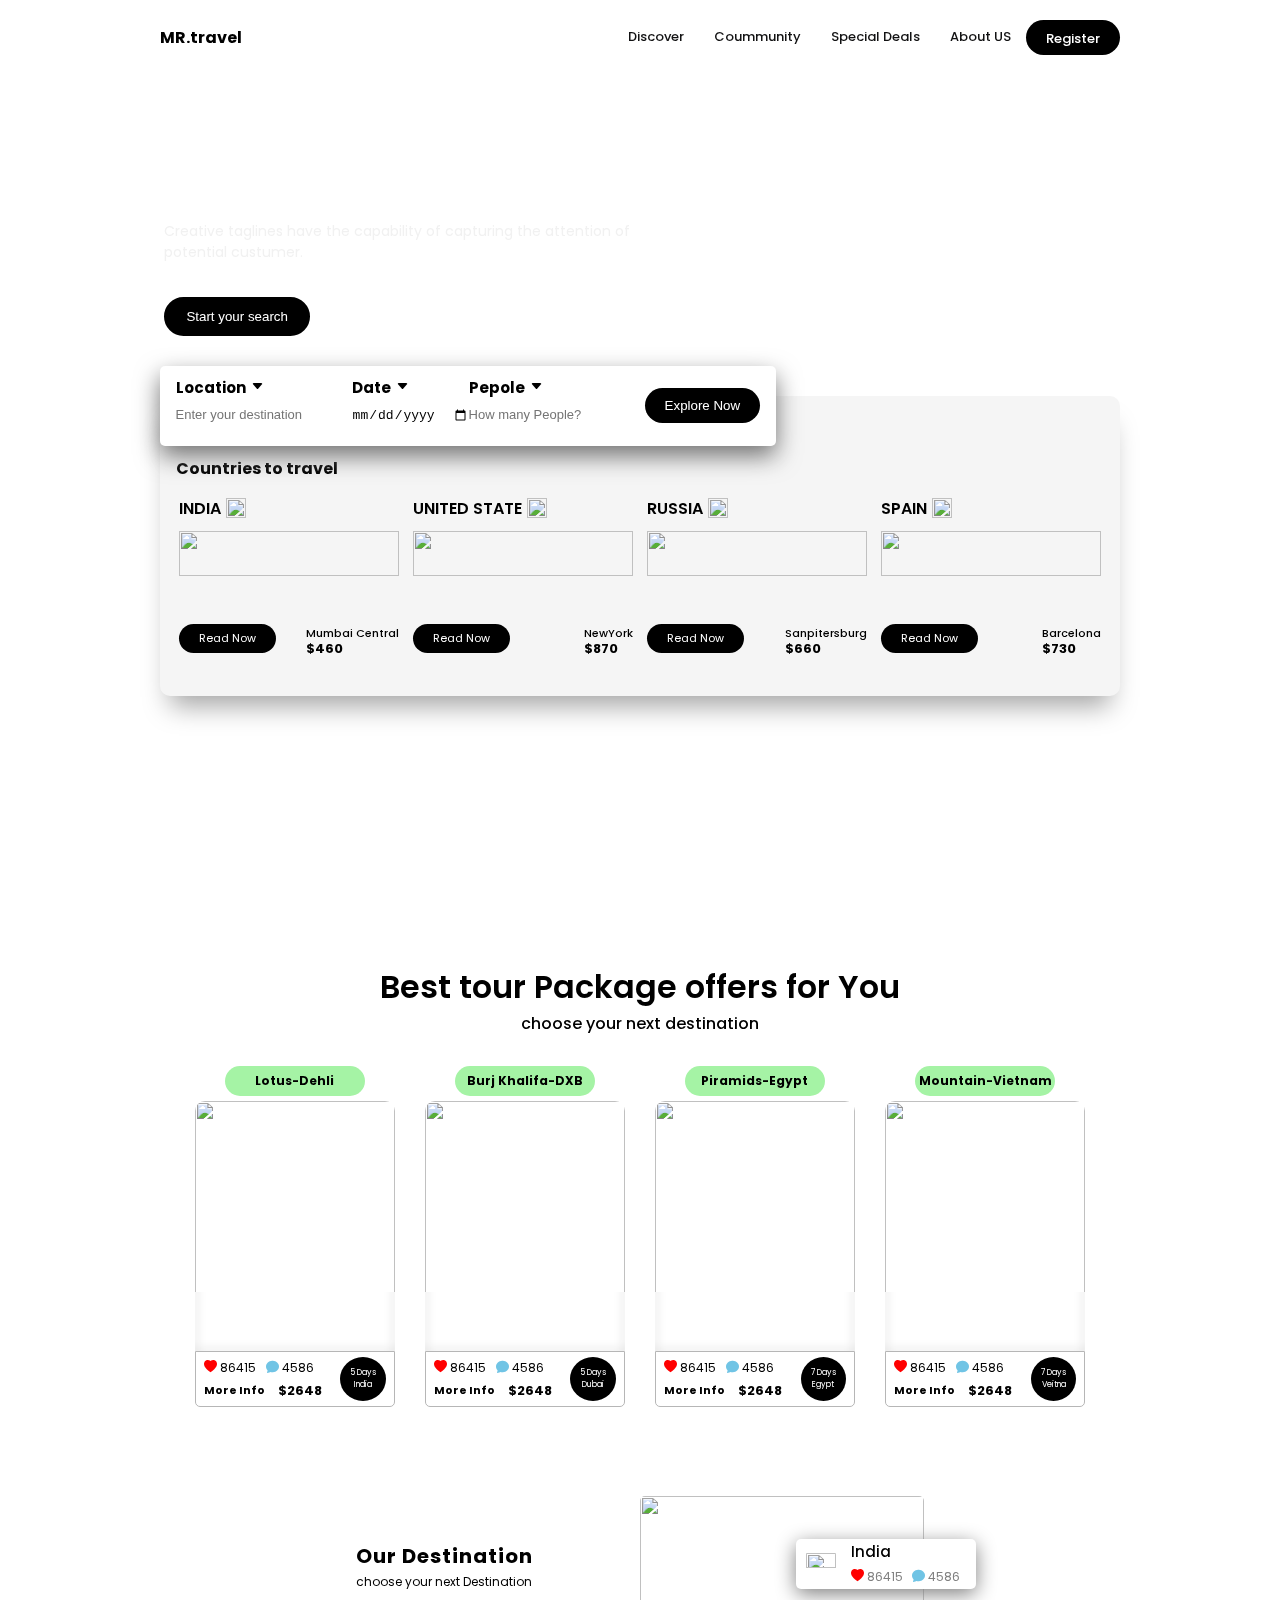
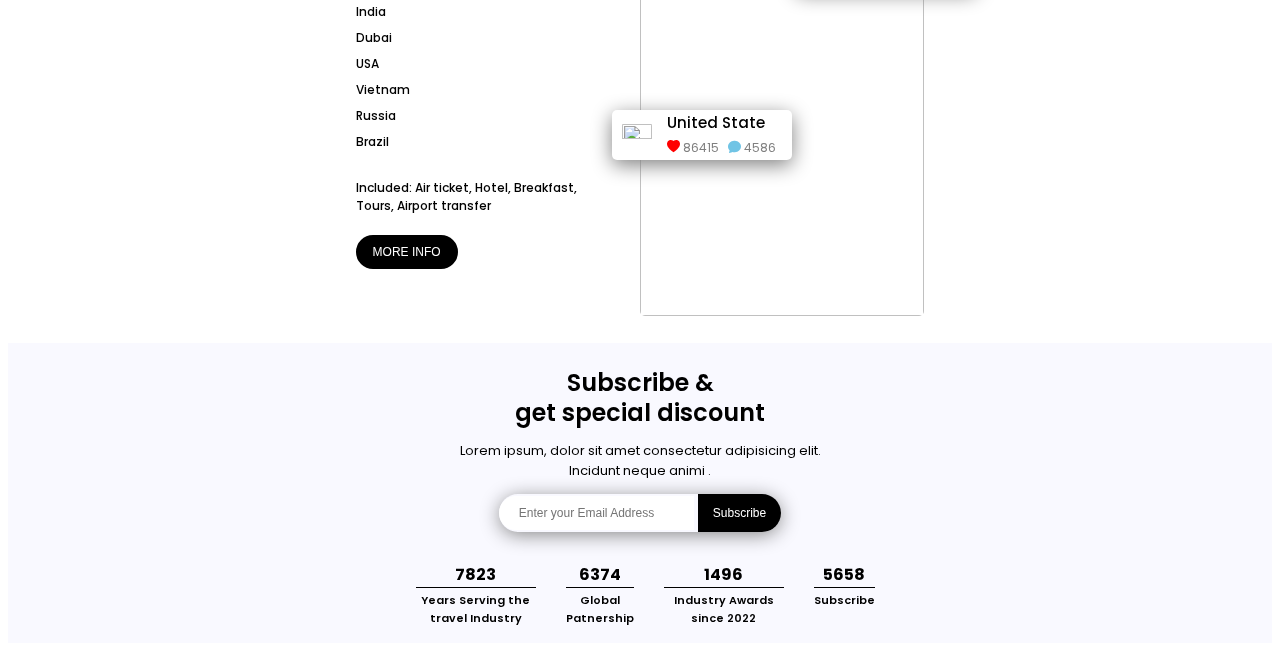
==== index.html @ 678b7a98 "Add files via upload" ====
<!DOCTYPE html>
<html lang="en">

<head>
    <meta charset="UTF-8">
    <meta http-equiv="X-UA-Compatible" content="IE=edge">
    <meta name="viewport" content="width=device-width, initial-scale=1.0">
    <link rel="stylesheet" href="https://cdn.jsdelivr.net/npm/bootstrap-icons@1.9.1/font/bootstrap-icons.css">
    <link rel="stylesheet" href="style.css">
    <link rel="stylesheet" href="media.css">
    <title>Travel Agency Website</title>
</head>

<body>
    <header>
        <nav>
            <h4>MR.travel</h4>
            <ul id="menu_bx">
                <li><a href="#">Discover</a></li>
                <li><a href="#">Coummunity</a></li>
                <li><a href="#">Special Deals</a></li>
                <li><a href="#">About US</a></li>
                <li><a href="activity9.1.html">Register</a></li>
            </ul>
            <i class="bi bi-three-dots"></i>
        </nav>
        <div class="content">
            <div class="cont_bx">
                <h1>The right desitination for you and your family</h1>
                <p>Creative taglines have the capability of capturing the attention of potential custumer.</p>
                <button>Start your search</button>
            </div>
            <div class="trip_bx">
                <div class="search_bx">
                    <div class="card">
                        <h4>Location <i class="bi bi-caret-down-fill"></i></h4>
                        <input type="text" placeholder="Enter your destination">
                    </div>
                    <div class="card">
                        <h4>Date <i class="bi bi-caret-down-fill"></i></h4>
                        <input type="date">
                    </div>
                    <div class="card">
                        <h4>Pepole <i class="bi bi-caret-down-fill"></i></h4>
                        <input type="number" placeholder="How many People?">
                    </div>
                    <input type="button" value="Explore Now">
                </div>
                <div class="travel_bx">
                    <h4>Countries to travel</h4>
                    <div class="cards">
                        <div class="card">
                            <h3>INDIA <img src="icon/india.png" alt=""></h3>
                            <img src="img/Mumbai-India-at-night.jpg" alt="">
                            <div class="btn_city">
                                <a href="">Read Now</a>
                                <h5>Mumbai Central <br> <span>$460</span></h5>
                            </div>
                        </div>
                        <div class="card">
                            <h3>UNITED STATE <img src="icon/united-states.png" alt=""></h3>
                            <img src="img/newyork.webp" alt="">
                            <div class="btn_city">
                                <a href="">Read Now</a>
                                <h5>NewYork <br> <span>$870</span></h5>
                            </div>
                        </div>
                        <div class="card">
                            <h3>RUSSIA <img src="icon/russia.png" alt=""></h3>
                            <img src="img/sanpitersburg.jpg" alt="">
                            <div class="btn_city">
                                <a href="">Read Now</a>
                                <h5>Sanpitersburg <br> <span>$660</span></h5>
                            </div>
                        </div>
                        <div class="card">
                            <h3>SPAIN <img src="icon/spain.png" alt=""></h3>
                            <img src="img/barcelona.jpg" alt="">
                            <div class="btn_city">
                                <a href="">Read Now</a>
                                <h5>Barcelona <br> <span>$730</span></h5>
                            </div>
                        </div>
                    </div>
                </div>
            </div>
        </div>
    </header>
    <div class="offers">
        <h1>Best tour Package offers for You</h1>
        <p>choose your next destination</p>
        <div class="cards">
            <div class="card">
                <h3>Lotus-Dehli</h3>
                <div class="img_text">
                    <img src="img/lotus_temple.jpg" alt="">
                    <h4>Inclded: Air ticket, Hotel, Breakfast, Tours, Airport Transfer</h4>
                </div>
                <div class="cont_bx">
                    <div class="price">
                        <div class="heart_chat">
                            <i class="bi bi-heart-fill"><span>86415</span></i>
                            <i class="bi bi-chat-fill"><span>4586</span></i>
                        </div>
                        <div class="info_price">
                            <a href="">More Info</a>
                            <h4>$2648</h4>
                        </div>
                    </div>
                    <div class="dayes">5 Days <br> India</div>
                </div>
            </div>
            <div class="card">
                <h3>Burj Khalifa-DXB</h3>
                <div class="img_text">
                    <img src="img/burjkhlifa.jpg" alt="">
                    <h4>Inclded: Air ticket, Hotel, Breakfast, Tours, Airport Transfer</h4>
                </div>
                <div class="cont_bx">
                    <div class="price">
                        <div class="heart_chat">
                            <i class="bi bi-heart-fill"><span>86415</span></i>
                            <i class="bi bi-chat-fill"><span>4586</span></i>
                        </div>
                        <div class="info_price">
                            <a href="">More Info</a>
                            <h4>$2648</h4>
                        </div>
                    </div>
                    <div class="dayes">5 Days <br> Dubai</div>
                </div>
            </div>
            <div class="card">
                <h3>Piramids-Egypt</h3>
                <div class="img_text">
                    <img src="img/piramids.jpg" alt="">
                    <h4>Inclded: Air ticket, Hotel, Breakfast, Tours, Airport Transfer</h4>
                </div>
                <div class="cont_bx">
                    <div class="price">
                        <div class="heart_chat">
                            <i class="bi bi-heart-fill"><span>86415</span></i>
                            <i class="bi bi-chat-fill"><span>4586</span></i>
                        </div>
                        <div class="info_price">
                            <a href="">More Info</a>
                            <h4>$2648</h4>
                        </div>
                    </div>
                    <div class="dayes">7 Days <br> Egypt</div>
                </div>
            </div>
            <div class="card">
                <h3>Mountain-Vietnam</h3>
                <div class="img_text">
                    <img src="img/mountain.jpg" alt="">
                    <h4>Inclded: Air ticket, Hotel, Breakfast, Tours, Airport Transfer</h4>
                </div>
                <div class="cont_bx">
                    <div class="price">
                        <div class="heart_chat">
                            <i class="bi bi-heart-fill"><span>86415</span></i>
                            <i class="bi bi-chat-fill"><span>4586</span></i>
                        </div>
                        <div class="info_price">
                            <a href="">More Info</a>
                            <h4>$2648</h4>
                        </div>
                    </div>
                    <div class="dayes">7 Days <br> Veitna</div>
                </div>
            </div>
        </div>
    </div>
    <div class="destination">
        <div class="des_bx">
            <h4>Our Destination</h4>
            <p>choose your next Destination</p>
            <li>India</li>
            <li>Dubai</li>
            <li>USA</li>
            <li>Vietnam</li>
            <li>Russia</li>
            <li>Brazil</li>
            <h6>Included: Air ticket, Hotel, Breakfast, Tours, Airport transfer</h6>
            <button>MORE INFO</button>
        </div>
        <div class="img_bx">
            <img src="img/Main_plan.png" alt="">
            <div class="msg">
                <img src="icon/round_india_flag.png" alt="">
                <div class="cont">
                    <h4>India</h4>
                    <div class="icon">
                        <i class="bi bi-heart-fill"><span>86415</span></i>
                        <i class="bi bi-chat-fill"><span>4586</span></i>
                    </div>
                </div>
            </div>
            <div class="msg">
                <img src="icon/united-states.png" alt="">
                <div class="cont">
                    <h4>United State</h4>
                    <div class="icon">
                        <i class="bi bi-heart-fill"><span>86415</span></i>
                        <i class="bi bi-chat-fill"><span>4586</span></i>
                    </div>
                </div>
            </div>
        </div>
    </div>

    <footer>
        <h2>Subscribe & <br> get special discount</h2>
        <p>Lorem ipsum, dolor sit amet consectetur adipisicing elit. Incidunt neque animi .</p>
        <div class="input">
            <input type="text" placeholder="Enter your Email Address">
            <button>Subscribe</button>
        </div>
        <ul>
            <li>7823 <br> <h6>Years Serving the travel Industry</h6></li>
            <li>6374 <br><h6>Global <br> Patnership</h6> </li>
            <li>1496 <br> <h6>Industry Awards since 2022</h6></li>
            <li>5658 <br> <h6>Subscribe</h6></li>
        </ul>
    </footer>
    <script src="app.js"></script>
    
</body>

</html>
---- style.css ----
@import url('https://fonts.googleapis.com/css2?family=Poppins:ital,wght@0,100;0,300;0,400;0,500;0,600;0,700;0,800;0,900;1,100;1,200;1,300;1,400;1,500;1,600;1,700;1,800;1,900&display=swap');
/* *{
    padding: 0;
    margin: 0;
    box-sizing: border-box;
} */

body {
    font-family: 'Poppins', sans-serif;
}

header {
    width: 80%;
    height: 95vh;
    /* border: 1px solid #000; */
    margin: auto;
}
header nav {
    width: 95%;
    height: 7%;
    /* border: 1px solid #000; */
    margin: auto;
    display: flex;
    align-items: center;
    justify-content: space-between;
}
header nav ul{
    list-style: none;
    display: flex;
}
header nav ul li{
    padding: 3px 15px;
}
header nav ul li:nth-last-child(1){
    background: #000;
    border-radius: 20px;
    padding: 5px 20px;
}
header nav ul li:nth-last-child(1) a{
    color: #fff;
}
header nav ul li a{
    text-decoration: none;
    color: #121213;
    font-size: 13px;
    font-weight: 500;
    transition: .3s linear;
}
header nav ul li a:hover{
    color: gray;
}

header nav .bi-three-dots {
    display: none;
}
header .content {
    position: relative;
    width: 100%;
    height: 93%;
    /* border: 1px solid #000; */
}
header .content::before {
    content: '';
    position: absolute;
    width: 100%;
    height: 80%;
    /* border: 1px solid #000; */
    background: url('img/background1.png')no-repeat center center/cover;
    border-radius: 10px;
    z-index: -1;
}

header .content .cont_bx {
    width: 500px;
    height: auto;
    color: #fff;
    padding: 30px;
}
header .content .cont_bx h1{
    line-height: 40px;
    font-weight: 800;
    /* border: 1px solid #000; */
}
header .content .cont_bx p{
    font-size: 14px;
    font-weight: 400;
    color: rgb(241, 241, 241);
}
header .content .cont_bx button{
    margin-top: 20px;
    padding: 10px 20px;
    border-radius: 20px;
    border: 2px solid #000;
    background: #000;
    color: #fff;
    outline: none;
    cursor: pointer;
    transition: .3s linear;
}
header .content .cont_bx button:hover{
    background: rgb(113, 113, 113);
    border: 2px solid rgb(113, 113, 113);
}

header .trip_bx {
    position: relative;
    width: 95%;
    height: auto;
    margin: auto;
    /* border: 1px solid #000; */
}
header .trip_bx .search_bx{
    position: absolute;
    top: 0;
    left: 0;
    width: 60%;
    height: 60px;
    display: flex;
    align-items: center;
    justify-content: center;
    background: #fff;
    border-radius: 5px;
    box-shadow: 0px 10px 25px rgb(114, 114, 114);
    z-index: 1;
    padding: 10px 20px;
}

header .trip_bx .search_bx .card {
    width: 200px;
    height: 100%;
    /* border: 1px solid #000; */
}
header .trip_bx .search_bx .card h4{
    font-size: 15px;
    margin: 0;
    font-weight: 700;
}
header .trip_bx .search_bx .card h4 .bi{
    position: absolute;
    font-size: 13px;
    margin: 2px 0px 0px 5px;
    transition: .3s linear;
}
header .trip_bx .search_bx .card input{
    margin-top: 3px;
    padding: 5px 0px;
    border: none;
    outline: none;
    font-size: 13px;
}
header .trip_bx .search_bx input[type="button"]{
    background: #000;
    color: #fff;
    border: none;
    outline: none;
    padding: 10px 20px;
    border-radius: 20px;
    transition: .3s linear;
    cursor: pointer;
}
header .trip_bx .search_bx input[type="button"]:hover{
   background: gray;
}

header .trip_bx .travel_bx {
    position: relative;
    width: 100%;
    height: auto;
    margin: auto;
    top: 30px;
    /* background: #000; */
    /* border: 1px solid #000; */
    border-radius: 10px;
    padding-bottom: 20px;
    box-shadow: 0px 20px 25px -10px rgb(165, 165, 165);
}
header .trip_bx .travel_bx::before{
   content: '';
   position: absolute;
   width: 100%;
   height: 100%;
   border-radius: 10px;
   background: rgb(241, 241, 241, .7);
   backdrop-filter: blur(5px);
   z-index: -1;
}
header .trip_bx .travel_bx h4{
   margin: 0;
   padding: 60px 0px 15px 1.7%;
}
header .trip_bx .travel_bx .cards{
   width: 96%;
   height: auto;
   margin: 0 auto;
   /* border: 1px solid #000; */
   display: flex;
   align-items: center;
   justify-content: space-between;
}
header .trip_bx .travel_bx .cards .card{
   width: 220px;
   height: 180px;
   /* border: 1px solid #000; */
}
header .trip_bx .travel_bx .cards .card h3{
   margin: 0px 0px 10px 0px;
   display: flex;
   align-items: center;
   font-size: 16px;
   font-weight: 600;
}
header .trip_bx .travel_bx .cards .card h3 img{
   width: 20px;
   height: 20px;
   margin-left: 5px ;
}
header .trip_bx .travel_bx .cards .card img{
   width: 100%;
   height: 50%;
}
header .trip_bx .travel_bx .cards .card .btn_city{
   display: flex;
   align-items: center;
   justify-content: space-between;
   /* border: 1px solid #000; */
}
header .trip_bx .travel_bx .cards .card .btn_city a{
   text-decoration: none;
   background: #000;
   color: #fff;
   border-radius: 20px;
   padding: 6px 20px;
   font-size: 11px;
   transition: .3s linear;
}
header .trip_bx .travel_bx .cards .card .btn_city a:hover{
   background: gray;
}
header .trip_bx .travel_bx .cards .card .btn_city h5{
   font-size: 11px;
   font-weight: 500;
   margin: 0;
   margin-top: 5px;
   line-height: 15px;
}
header .trip_bx .travel_bx .cards .card .btn_city h5 span{
   font-size: 13px;
   font-weight: 700;
}

.offers {
    width: 60%;
    height: auto;
    /* border: 1px solid #000; */
    margin: auto;
    margin-top: 100px;
    transition: .5s linear;
}

.offers h1 {
    font-weight: 600;
    text-align: center;
    margin: 0;
}
.offers p {
    font-weight: 500;
    text-align: center;
    margin: 0;
}

.offers .cards {
    margin-top: 20px;
    display: flex;
    align-items: center;
    justify-content: space-between;
    /* border: 1px solid #000; */
    flex-wrap: wrap;
}

.offers .cards .card {
    position: relative;
    width: 200px;
    height: 350px;
    /* border: 1px solid #000; */
    margin: 10px;
}
.offers .cards .card h3 {
    width: 140px;
    padding: 6px 0px;
    background: rgb(165, 243, 165);
    border-radius: 20px;
    font-size: 12px;
    display: grid;
    place-items: center;
    margin: auto;
}
.offers .cards .card .img_text {
    position: relative;
    width: 100%;
    height: 250px;
    margin-top: 5px;
}
.offers .cards .card .img_text img {
    position: relative;
    width: 100%;
    height: 100%;
    border-radius: 10px 10px 0px 0px;
}
.offers .cards .card .img_text h4 {
    position: absolute;
    font-size: 9px;
    padding: 10px 15px;
    bottom: 0;
    margin: 0;
    color: #fff;
    z-index: 2;
}
.offers .cards .card .img_text h4::before{
    content: '';
    position: absolute;
    width: 100%;
    height: 100%;
    background: rgb(255, 255, 255,.1);
    backdrop-filter: blur(5px);
    z-index: -1;
    bottom: 0;
    left: 0;
}
.offers .cards .card .cont_bx{
    width: 99%;
    display: flex;
    align-items: center;
    justify-content: space-between;
    border: 1px solid rgb(182, 182, 182);
    padding: 5px 0px;
    border-radius:0px 0px 5px 5px ;
}
.offers .cards .card .cont_bx .price , .dayes{
    margin: 0px 8px;
}
.offers .cards .card .cont_bx .price .heart_chat{
    display: flex;
    align-items: center;
}
.offers .cards .card .cont_bx .price .heart_chat i:nth-child(1){
    color: red;
    font-size: 13px;
    margin-right: 10px;
}
.offers .cards .card .cont_bx .price .heart_chat i  span{
    color: #000;
    font-size: 12px;
    margin-left: 3px;
    font-style: normal;
}
.offers .cards .card .cont_bx .price .heart_chat i:nth-child(2){
    color: rgb(112, 196, 229);
    font-size: 13px;
    margin-right: 10px;
}
.offers .cards .card .cont_bx .price .info_price{
    display: flex;
    align-items: center;
    margin-top: 3px;
}
.offers .cards .card .cont_bx .price .info_price a{
    text-decoration: none;
    color: #000;
    font-size: 11px;
    font-weight: 700;
    transition: .3s linear;
    margin-right: 13px;
}
.offers .cards .card .cont_bx .price .info_price a:hover{
    color: gray;
}
.offers .cards .card .cont_bx .price .info_price h4{
    margin: 0;
    font-size: 13px;
}
.offers .cards .card .cont_bx .dayes{
    color: #fff;
    background: #000;
    font-size: 8px;
    border-radius: 50%;
    padding: 10px;
    text-align: center;
    cursor: pointer;
    transition: .3s linear;
}
.offers .cards .card .cont_bx .dayes:hover{
    transform: rotate(360deg);
}


.destination {
    width:45%;
    height: auto;
    /* border: 1px solid #000; */
    margin: auto;
    margin-top: 70px;
    display: flex;
    align-items: center;
    justify-content: center;
}

.destination .des_bx , .img_bx {
    position: relative;
    width: 50%;
    height: auto;
    /* border: 1px solid #000; */
}

.destination .des_bx h4 {
    margin: 0;
    font-size: 20px;
    color: #000;
    line-height: 10px;
    letter-spacing: 1px;
}
.destination .des_bx p {
    font-size: 12px;
}
.destination .des_bx li {
    list-style-type: none;
    padding: 0px 0px 8px 0px;
    font-size: 12px;
    font-weight: 500;
}
.destination .des_bx h6 {
    width: 250px;
    font-size: 12px;
    font-weight: 500;
    margin: 20px 0px;
}
.destination .des_bx button {
    font-size: 12px;
    padding: 8px 15px;
    border-radius: 20px;
    background: #000;
    color: #fff;
    border: 2px solid #000;
    cursor: pointer;
    transition: .3s linear;
}
.destination .des_bx button:hover {
    background: gray;
    border: 2px solid gray;
}

.destination .img_bx img{
    width: 100%;
    height: 420px;
    border-radius: 5px;
}
.destination .img_bx .msg{
   position: absolute;
   top: 50%;
   left: -10%;
   width: 160px;
   height: 50px;
   background: #fff;
   box-shadow: 0px 5px 20px  gray;
   display: flex;align-items: center;
   padding: 0px 10px;
   border-radius: 5px;
}
.destination .img_bx .msg:nth-child(2){
   top: 10%;
   left: 55%;
}
.destination .img_bx .msg img{
   width: 30px;
   height: 55%;
}
.destination .img_bx .msg .cont{
   margin-left: 15px;
}
.destination .img_bx .msg .cont h4{
  margin: 0;
  font-size: 15px;
  font-weight: 500;
}
.destination .img_bx .msg .cont .bi:nth-child(1){
  color: red;
  margin-right: 5px;
  font-size: 13px;
}
.destination .img_bx .msg .cont .bi span{
  font-style: normal;
  margin-left: 3px;
  font-size: 12px;
  color: gray;
}
.destination .img_bx .msg .cont .bi:nth-child(2){
    color: rgb(112, 196, 229);
    margin-right: 5px;
    font-size: 13px;
}

footer {
    width: 100%;
    height: auto;
    background: rgb(249, 249, 255);
    margin-top: 20px;
    display: flex;
    align-items: center;
    justify-content: center;
    flex-direction: column;
}

footer h2 {
    text-align: center;
    margin: 0;
    margin-top: 25px;
    line-height: 30px;
    font-weight: 600;
}
footer p {
    text-align: center;
    width: 400px;
    font-size: 13px;
}

footer .input {
    box-shadow: 0px 3px 20px -1px gray;
    border-radius: 20px;
}
footer .input input {
    padding: 10px 20px;
    border: none;
    outline: none;
    font-size: 12px;
    border-radius: 20px 0px 0px 20px;
}
footer .input button {
    padding: 12px 15px;
    border: none;
    outline: none;
    font-size: 12px;
    border-radius: 0px 20px 20px 0px;
    background: #000;
    color: #fff;
    cursor: pointer;
    transition: .3s linear;
}

footer .input button:hover {
    background: gray;
}

footer ul {
    list-style: none;
    display: flex;
    /* align-items: center; */
    margin-top: 30px;
}

footer ul li {
    text-align: center;
    margin-right: 30px;
    font-weight: bold;
}

footer ul li h6 {
    font-size: 11px;
    font-weight: 600;
    max-width: 120px;
    margin: 0;
    line-height: 18px;
    border-top: 1px solid #000;
    padding-top: 3px;
}
---- media.css ----
@media screen and (max-width: 1485px){
    .offers {
        width: 65%;
    }
}
@media screen and (max-width: 1373px){
    .offers {
        width: 72%;
    }
}
@media screen and (max-width: 1250px){
    header {
        width: 90%;
    }
    .offers {
        width: 82%;
    }
    .destination {
        width: 55%;
    }
}
@media screen and (max-width: 1100px){
    header {
        width: 95%;
    }
    header .trip_bx .search_bx {
        width: 70%;
    }
    header .trip_bx .travel_bx .cards {
        overflow: auto;
    }
    header .trip_bx .travel_bx .cards .card {
        min-width: 220px;
        margin-right: 10px;
    }
    .offers {
        width: 95%;
    }
    .destination {
        width: 60%;
    }
}
@media screen and (max-width: 950px){
    header .trip_bx .search_bx {
        width: 85%;
    }
    header .trip_bx .search_bx .card {
        margin-right: 8px;
    }
    .destination {
        width: 75%;
    }
}
@media screen and (max-width: 714px){
    header {
        width: 100%;
    }
    header nav ul {
        position: absolute;
        width: 100px;
        height: auto;
        flex-direction: column;
        background: #fff;
        border-radius: 5px;
        box-shadow: 0px 0px 10px gray;
        justify-content: center;
        top: -100%;
        right: 30%;
        z-index: 999999999999999;
        padding: 10px 20px;
        transition: .8s linear;
    }
    /* javascript class  */
    header nav .ul_active {
        top: 0;
    }
    header nav ul li {
        padding: 8px 0px;
        text-align: center;
    }
    header nav .bi-three-dots {
        display: unset;
    }
    header .trip_bx .search_bx {
        width: 93%;
    }
    .offers {
        width: 75%;
    }
}

@media screen and (max-width: 650px){
    header .trip_bx .search_bx .card {
        width: 140px;
    }
    header .trip_bx .search_bx input[type="button"] {
        position: absolute;
        right: 10px;
        bottom: -43px;
        font-size: 13px;
    }
    .offers {
        width: 85%;
        margin-top: 0px;
    }
    .destination {
        width: 100%;
        flex-direction: column-reverse;
    }
    .destination .des_bx, .img_bx {
        position: relative;
        width: 55%;
        height: auto;
        /* border: 1px solid #000; */
    }
    .destination .des_bx {
        margin-top: 30px;
    }
}

@media screen and (max-width: 541px){
    header .content .cont_bx {
        width: 85%;
    }
    header .content .cont_bx h1 {
        width: 300px;
        font-size: 22px;
    }
    header .content .cont_bx p {
        width: 300px;
        font-size: 12px;
    }
    header .trip_bx .search_bx {
        width: 89%;
    }
    header .trip_bx .search_bx .card {
        width: 110px;
    }
    header .trip_bx .search_bx .card input {
        width: 100%;
    }
    .offers h1 {
        font-size: 22px;
    }
    .offers p {
        font-size: 14px;
    }
    .offers .cards {
        justify-content: center;
    }
    .destination .des_bx, .img_bx {
        width: 80%;
    }
    footer ul li h6 {
        font-size: 8px;
    }
}

@media screen and (max-width:411px){
    .offers {
        margin-top: 80px;
    }
    .destination .img_bx .msg:nth-child(2) {
        left: 50%;
    }
    footer p {
        width: 330px;
        font-size: 12px;
    }
    footer ul li {
        margin-right: 20px;
    }
}

@media screen and (max-width:375px){
    .offers {
        margin-top: 15px;
    }
}
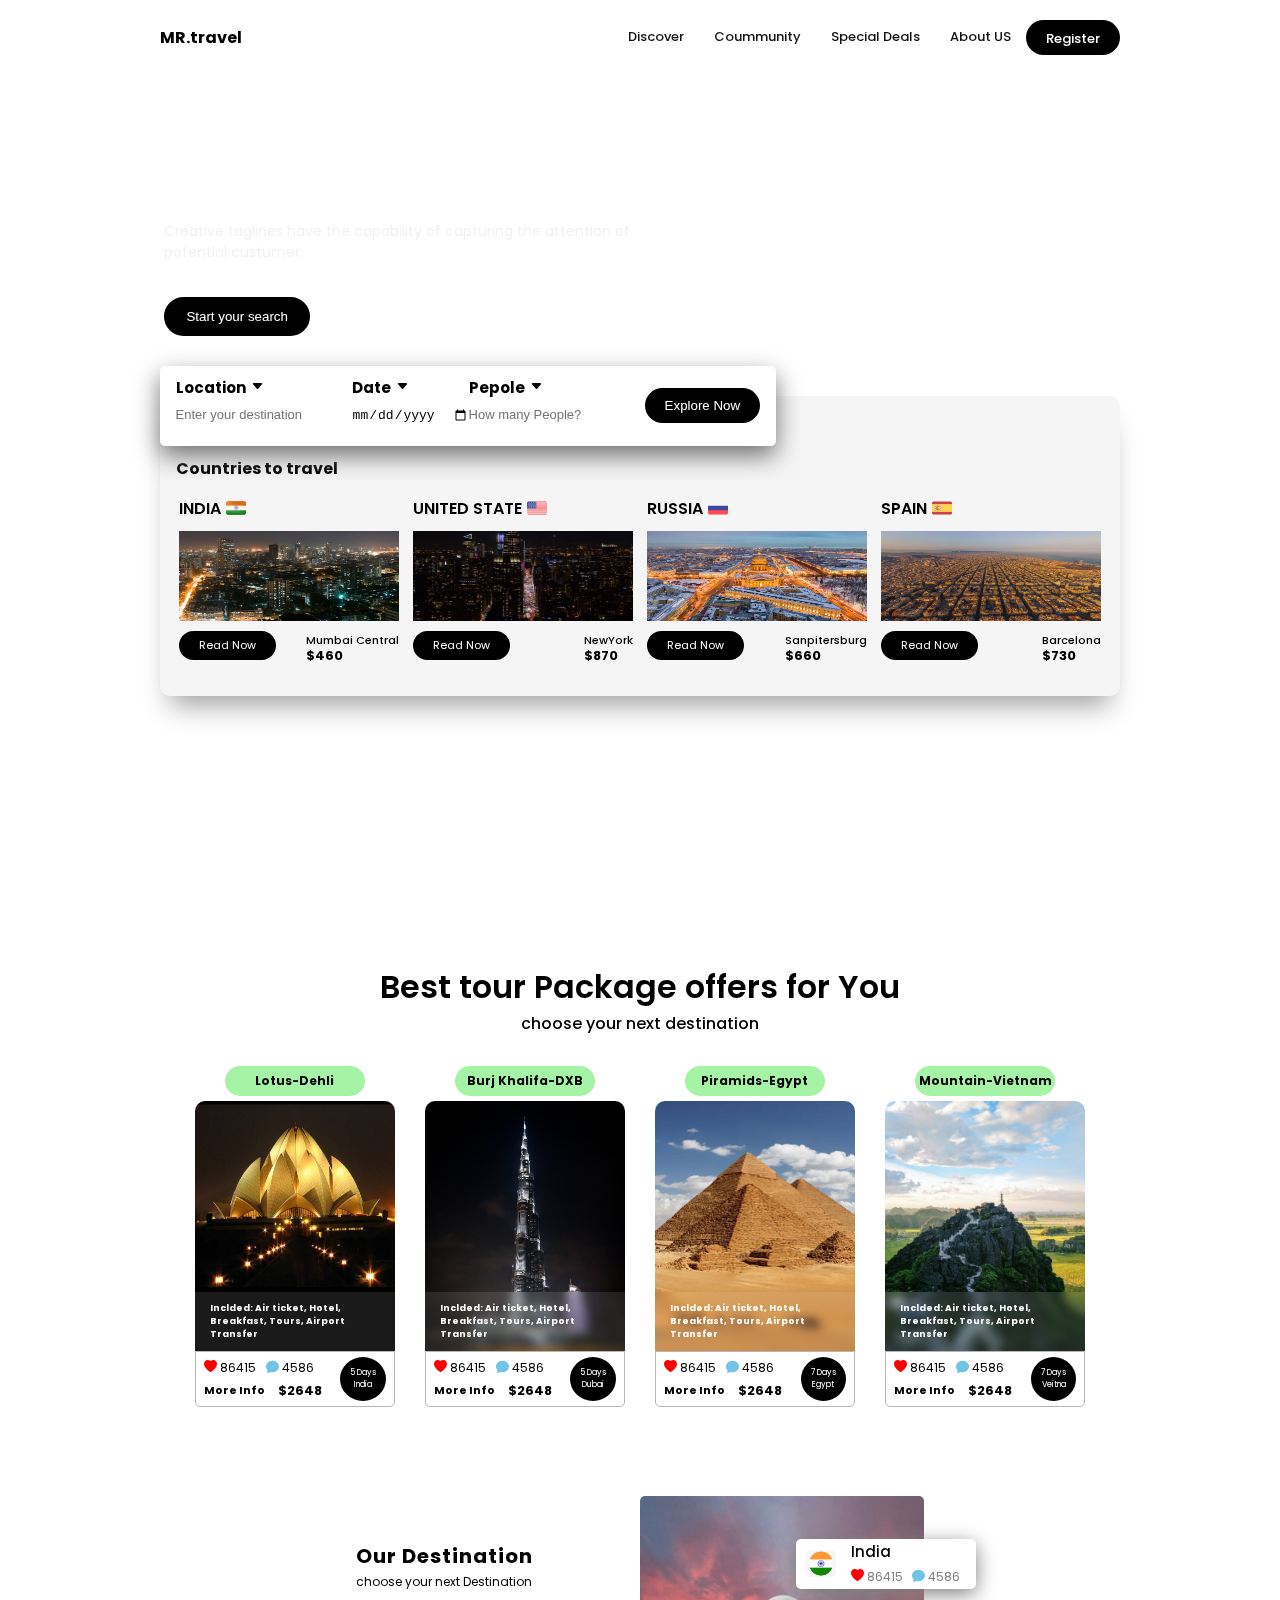
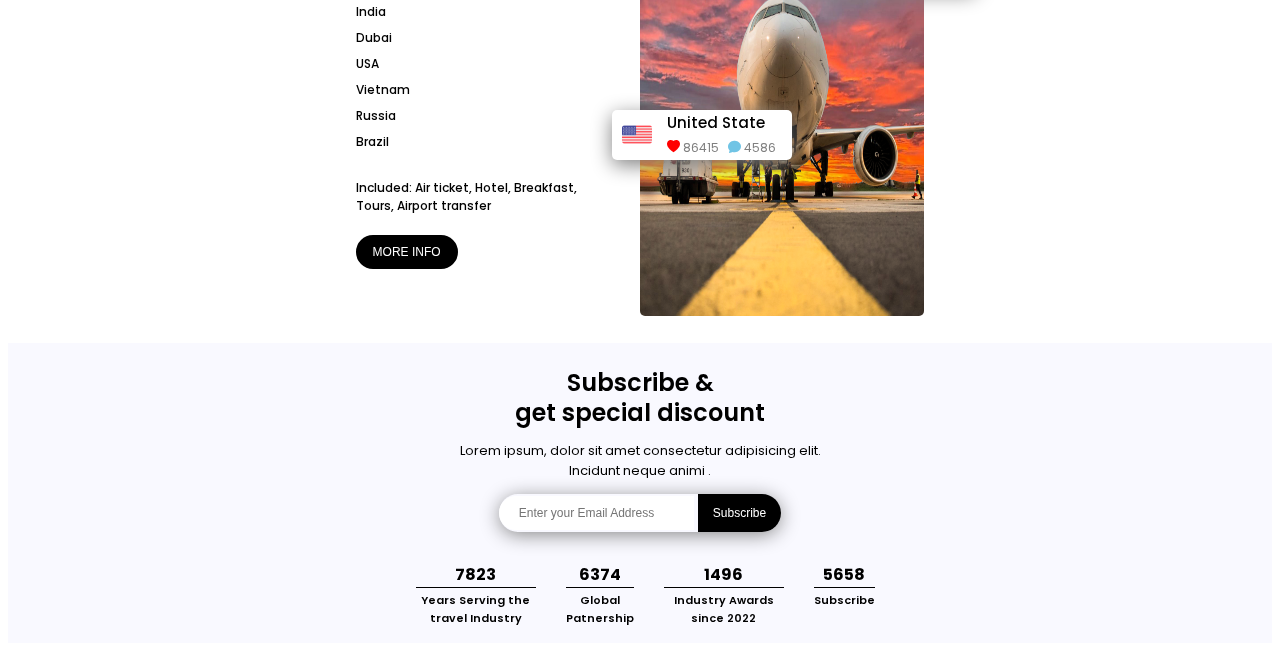
==== commit 05372305: "Update index.html" ====
--- a/index.html
+++ b/index.html
@@ -50,32 +50,32 @@
                     <h4>Countries to travel</h4>
                     <div class="cards">
                         <div class="card">
-                            <h3>INDIA <img src="icon/india.png" alt=""></h3>
-                            <img src="img/Mumbai-India-at-night.jpg" alt="">
+                            <h3>INDIA <img src="india.png" alt=""></h3>
+                            <img src="Mumbai-India-at-night.jpg" alt="">
                             <div class="btn_city">
                                 <a href="">Read Now</a>
                                 <h5>Mumbai Central <br> <span>$460</span></h5>
                             </div>
                         </div>
                         <div class="card">
-                            <h3>UNITED STATE <img src="icon/united-states.png" alt=""></h3>
-                            <img src="img/newyork.webp" alt="">
+                            <h3>UNITED STATE <img src="united-states.png" alt=""></h3>
+                            <img src="newyork.webp" alt="">
                             <div class="btn_city">
                                 <a href="">Read Now</a>
                                 <h5>NewYork <br> <span>$870</span></h5>
                             </div>
                         </div>
                         <div class="card">
-                            <h3>RUSSIA <img src="icon/russia.png" alt=""></h3>
-                            <img src="img/sanpitersburg.jpg" alt="">
+                            <h3>RUSSIA <img src="russia.png" alt=""></h3>
+                            <img src="sanpitersburg.jpg" alt="">
                             <div class="btn_city">
                                 <a href="">Read Now</a>
                                 <h5>Sanpitersburg <br> <span>$660</span></h5>
                             </div>
                         </div>
                         <div class="card">
-                            <h3>SPAIN <img src="icon/spain.png" alt=""></h3>
-                            <img src="img/barcelona.jpg" alt="">
+                            <h3>SPAIN <img src="spain.png" alt=""></h3>
+                            <img src="barcelona.jpg" alt="">
                             <div class="btn_city">
                                 <a href="">Read Now</a>
                                 <h5>Barcelona <br> <span>$730</span></h5>
@@ -93,7 +93,7 @@
             <div class="card">
                 <h3>Lotus-Dehli</h3>
                 <div class="img_text">
-                    <img src="img/lotus_temple.jpg" alt="">
+                    <img src="lotus_temple.jpg" alt="">
                     <h4>Inclded: Air ticket, Hotel, Breakfast, Tours, Airport Transfer</h4>
                 </div>
                 <div class="cont_bx">
@@ -113,7 +113,7 @@
             <div class="card">
                 <h3>Burj Khalifa-DXB</h3>
                 <div class="img_text">
-                    <img src="img/burjkhlifa.jpg" alt="">
+                    <img src="burjkhlifa.jpg" alt="">
                     <h4>Inclded: Air ticket, Hotel, Breakfast, Tours, Airport Transfer</h4>
                 </div>
                 <div class="cont_bx">
@@ -133,7 +133,7 @@
             <div class="card">
                 <h3>Piramids-Egypt</h3>
                 <div class="img_text">
-                    <img src="img/piramids.jpg" alt="">
+                    <img src="piramids.jpg" alt="">
                     <h4>Inclded: Air ticket, Hotel, Breakfast, Tours, Airport Transfer</h4>
                 </div>
                 <div class="cont_bx">
@@ -153,7 +153,7 @@
             <div class="card">
                 <h3>Mountain-Vietnam</h3>
                 <div class="img_text">
-                    <img src="img/mountain.jpg" alt="">
+                    <img src="mountain.jpg" alt="">
                     <h4>Inclded: Air ticket, Hotel, Breakfast, Tours, Airport Transfer</h4>
                 </div>
                 <div class="cont_bx">
@@ -186,9 +186,9 @@
             <button>MORE INFO</button>
         </div>
         <div class="img_bx">
-            <img src="img/Main_plan.png" alt="">
+            <img src="Main_plan.png" alt="">
             <div class="msg">
-                <img src="icon/round_india_flag.png" alt="">
+                <img src="round_india_flag.png" alt="">
                 <div class="cont">
                     <h4>India</h4>
                     <div class="icon">
@@ -198,7 +198,7 @@
                 </div>
             </div>
             <div class="msg">
-                <img src="icon/united-states.png" alt="">
+                <img src="united-states.png" alt="">
                 <div class="cont">
                     <h4>United State</h4>
                     <div class="icon">
